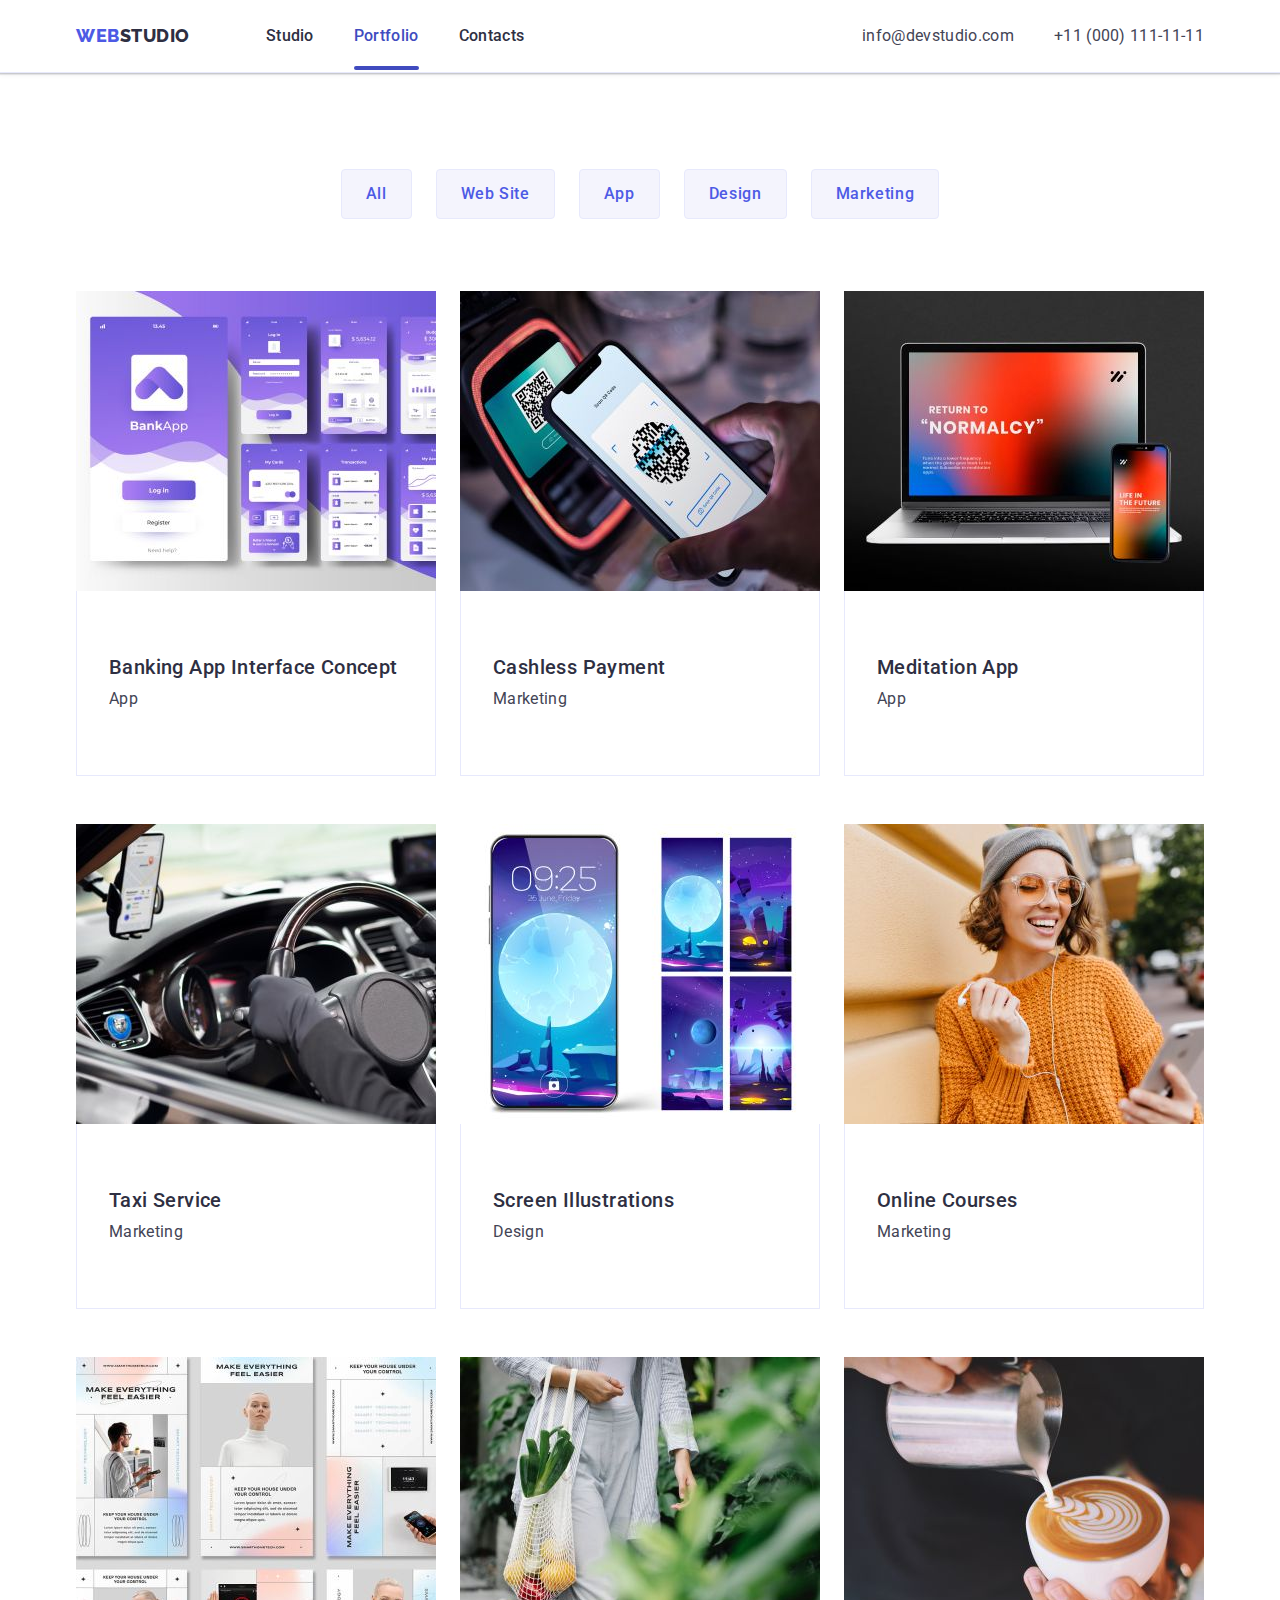
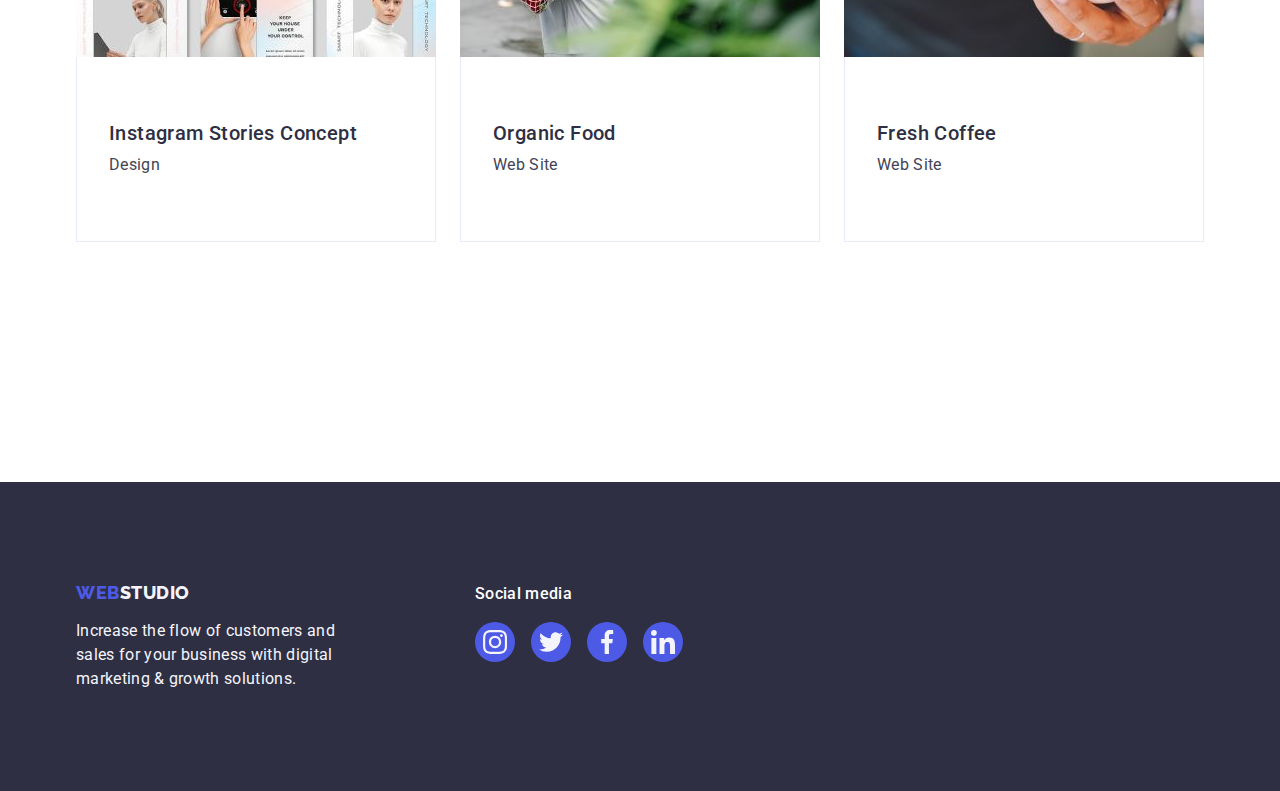
==== portfolio.html @ 9494ad34 "Initial commit" ====
<!DOCTYPE html>
<html lang="en">
  <head>
    <meta charset="UTF-8" />
    <meta http-equiv="X-UA-Compatible" content="IE=edge" />
    <meta name="viewport" content="width=device-width, initial-scale=1.0" />
    <link rel="preconnect" href="https://fonts.googleapis.com" />
    <link rel="preconnect" href="https://fonts.gstatic.com" crossorigin />
    <link
      href="https://fonts.googleapis.com/css2?family=Raleway:wght@800&family=Roboto:wght@400;500;700;900&display=swap"
      rel="stylesheet"
    />
    <link
      href="https://cdn.jsdelivr.net/npm/modern-normalize@2.0.0/modern-normalize.min.css"
      rel="stylesheet"
    />
    <link rel="stylesheet" href="./css/styles.css" />
    <title>Portfolio</title>
  </head>

  <body>
    <!--Header section-->
    <header class="header">
      <div class="header-container container">
        <nav class="nav">
          <a href="./index.html" class="logo link"
            >Web<span class="logo-color-header">Studio</span></a
          >
          <ul class="header-list list">
            <li><a href="./index.html" class="header-link link">Studio</a></li>
            <li><a href="./portfolio.html" class="header-link link active">Portfolio</a></li>
            <li><a href="" class="header-link link">Contacts</a></li>
          </ul>
        </nav>
        <address class="address-header">
          <ul class="address-list list">
            <li
              ><a href="mailto:info@devstudio.com" class="address-header-link link"
                >info@devstudio.com</a
              ></li
            >
            <li
              ><a href="tel:+110001111111" class="address-header-link link"
                >+11 (000) 111-11-11</a
              ></li
            >
          </ul>
        </address>
      </div>
    </header>
    <!--Main block-->
    <main>
      <section class="portfolio-section">
        <div class="container portfolio-container">
          <h1 class="visually-hidden">Title</h1>

          <ul class="list filter-list">
            <li class="filter-list-item"
              ><button type="button" class="button-filter">All</button></li
            >
            <li class="filter-list-item"
              ><button type="button" class="button-filter">Web Site</button></li
            >
            <li class="filter-list-item"
              ><button type="button" class="button-filter">App</button></li
            >
            <li class="filter-list-item"
              ><button type="button" class="button-filter">Design</button></li
            >
            <li class="filter-list-item"
              ><button type="button" class="button-filter">Marketing</button></li
            >
          </ul>
          <ul class="list portfolio-list">
            <li class="portfolio-item"
              ><a href="" class="link portfolio-link">
                <div class="img-card">
                  <img
                    src="./images/portfolio/banking_app_interface_concept.jpg"
                    alt="Banking App Interface Concept"
                    width="360"
                    height="300"
                  />
                  <p class="overlay-text"
                    >14 Stylish and User-Friendly App Design Concepts · Task Manager App · Calorie
                    Tracker App · Exotic Fruit Ecommerce App · Cloud Storage App</p
                  >
                </div>
                <div class="portfolio-info">
                  <h2 class="main-title portfolio-card-title">Banking App Interface Concept</h2>
                  <p class="main-text portfolio-main-text">App</p></div
                ></a
              >
            </li>
            <li class="portfolio-item">
              <a href="" class="link portfolio-link">
                <div class="img-card">
                  <img
                    src="./images/portfolio/cashless_payment.jpg"
                    alt="Cashless Payment"
                    width="360"
                    height="300"
                  /><p class="overlay-text"
                    >14 Stylish and User-Friendly App Design Concepts · Task Manager App · Calorie
                    Tracker App · Exotic Fruit Ecommerce App · Cloud Storage App</p
                  ></div
                >

                <div class="portfolio-info">
                  <h2 class="main-title portfolio-card-title">Cashless Payment</h2>
                  <p class="main-text portfolio-main-text">Marketing</p></div
                ></a
              >
            </li>
            <li class="portfolio-item"
              ><a href="" class="link portfolio-link">
                <div class="img-card">
                  <img
                    src="./images/portfolio/meditation_app.jpg"
                    alt="Meditation App"
                    width="360"
                    height="300"
                  />
                  <p class="overlay-text"
                    >14 Stylish and User-Friendly App Design Concepts · Task Manager App · Calorie
                    Tracker App · Exotic Fruit Ecommerce App · Cloud Storage App</p
                  >
                </div>
                <div class="portfolio-info">
                  <h2 class="main-title portfolio-card-title">Meditation App</h2>
                  <p class="main-text portfolio-main-text">App</p></div
                ></a
              >
            </li>
            <li class="portfolio-item"
              ><a href="" class="link portfolio-link">
                <div class="img-card">
                  <img
                    src="./images/portfolio/taxi_service.jpg"
                    alt="Taxi Service"
                    width="360"
                    height="300"
                  />
                  <p class="overlay-text"
                    >14 Stylish and User-Friendly App Design Concepts · Task Manager App · Calorie
                    Tracker App · Exotic Fruit Ecommerce App · Cloud Storage App</p
                  >
                </div>
                <div class="portfolio-info">
                  <h2 class="main-title portfolio-card-title">Taxi Service</h2>
                  <p class="main-text portfolio-main-text">Marketing</p></div
                ></a
              >
            </li>
            <li class="portfolio-item"
              ><a href="" class="link portfolio-link">
                <div class="img-card">
                  <img
                    src="./images/portfolio/screen_illustrations.jpg"
                    alt="Screen Illustrations"
                    width="360"
                    height="300"
                  />
                  <p class="overlay-text"
                    >14 Stylish and User-Friendly App Design Concepts · Task Manager App · Calorie
                    Tracker App · Exotic Fruit Ecommerce App · Cloud Storage App</p
                  >
                </div>
                <div class="portfolio-info">
                  <h2 class="main-title portfolio-card-title">Screen Illustrations</h2>
                  <p class="main-text portfolio-main-text">Design</p></div
                ></a
              >
            </li>
            <li class="portfolio-item"
              ><a href="" class="link portfolio-link">
                <div class="img-card">
                  <img
                    src="./images/portfolio/online_courses.jpg"
                    alt="Online Courses"
                    width="360"
                    height="300"
                  />
                  <p class="overlay-text"
                    >14 Stylish and User-Friendly App Design Concepts · Task Manager App · Calorie
                    Tracker App · Exotic Fruit Ecommerce App · Cloud Storage App</p
                  >
                </div>
                <div class="portfolio-info">
                  <h2 class="main-title portfolio-card-title">Online Courses</h2>
                  <p class="main-text portfolio-main-text">Marketing</p></div
                ></a
              >
            </li>
            <li class="portfolio-item"
              ><a href="" class="link portfolio-link">
                <div class="img-card">
                  <img
                    src="./images/portfolio/instagram_stories_concept.jpg"
                    alt="Instagram Stories Concept"
                    width="360"
                    height="300"
                  />
                  <p class="overlay-text"
                    >14 Stylish and User-Friendly App Design Concepts · Task Manager App · Calorie
                    Tracker App · Exotic Fruit Ecommerce App · Cloud Storage App</p
                  >
                </div>
                <div class="portfolio-info">
                  <h2 class="main-title portfolio-card-title">Instagram Stories Concept</h2>
                  <p class="main-text portfolio-main-text">Design</p></div
                ></a
              >
            </li>
            <li class="portfolio-item"
              ><a href="" class="link portfolio-link">
                <div class="img-card">
                  <img
                    src="./images/portfolio/organic_food.jpg"
                    alt="Organic Food"
                    width="360"
                    height="300"
                  />
                  <p class="overlay-text"
                    >14 Stylish and User-Friendly App Design Concepts · Task Manager App · Calorie
                    Tracker App · Exotic Fruit Ecommerce App · Cloud Storage App</p
                  >
                </div>
                <div class="portfolio-info">
                  <h2 class="main-title portfolio-card-title">Organic Food</h2>
                  <p class="main-text portfolio-main-text">Web Site</p></div
                ></a
              >
            </li>
            <li class="portfolio-item"
              ><a href="" class="link portfolio-link">
                <div class="img-card">
                  <img
                    src="./images/portfolio/fresh_coffee.jpg"
                    alt="Fresh Coffee"
                    width="360"
                    height="300"
                  />
                  <p class="overlay-text"
                    >14 Stylish and User-Friendly App Design Concepts · Task Manager App · Calorie
                    Tracker App · Exotic Fruit Ecommerce App · Cloud Storage App</p
                  >
                </div>
                <div class="portfolio-info">
                  <h2 class="main-title portfolio-card-title">Fresh Coffee</h2>
                  <p class="main-text portfolio-main-text">Web Site</p></div
                ></a
              >
            </li>
          </ul>
        </div>
      </section>
    </main>
    <!--Footer Section-->
    <footer class="footer">
      <div class="container footer-container">
        <div class="footer-main">
          <a href="./index.html" class="logo link footer-logo"
            >Web<span class="logo-color-footer">Studio</span></a
          >
          <p class="footer-text">
            Increase the flow of customers and sales for your business with digital marketing &
            growth solutions.
          </p>
        </div>

        <div class="footer-social container">
          <p class="social-media-title">Social media</p>
          <ul class="link social-link-footer">
            <li class="social-link-item-footer"
              ><a class="social-link" href=""
                ><svg class="social-icon" width="24" height="24">
                  <use href="./images/icons.svg#icon-instagram"></use></svg></a
            ></li>
            <li class="social-link-item-footer"
              ><a class="social-link" href=""
                ><svg class="social-icon" width="24" height="24">
                  <use href="./images/icons.svg#icon-twitter"></use></svg></a
            ></li>
            <li class="social-link-item-footer"
              ><a class="social-link" href=""
                ><svg class="social-icon" width="24" height="24">
                  <use href="./images/icons.svg#icon-facebook"></use></svg></a
            ></li>
            <li class="social-link-item-footer"
              ><a class="social-link" href=""
                ><svg class="social-icon" width="24" height="24">
                  <use href="./images/icons.svg#icon-linkedin"></use></svg></a
            ></li>
          </ul>
        </div>
      </div>
    </footer>
  </body>
</html>
---- css/styles.css ----
:root{
    --iris: #4D5AE5;
    --navy-blue: #2E2F42;
    --slate: #434455;
    --cloud: #F4F4FD;
    --ocean: #404BBF;
    --cornflover: #E7E9FC;
    --white: #FFFFFF;
    --main-font: 'Roboto', sans-serif;
    }
    body{
        font-family: var(--main-font);
        background-color: var(--white);
        color: var(--slate);
    }
/* Reset */
h1,
h2,
h3,
h4,
h5,
h6,
p {
    margin: 0;
}

img {
    display: block;
}

ul,
ol, .list {
    list-style: none;
    margin: 0;
    padding: 0;
}

a, .link {
    text-decoration: none;
    color: currentColor;
}

button {
    font-family: inherit;
    cursor: pointer;
}
.container{
    width: 1158px;
    margin-left: auto;
    margin-right: auto;
padding-left: 15px;
padding-right: 15px;

}
.visually-hidden {
    position: absolute;
    width: 1px;
    height: 1px;
    margin: -1px;
    border: 0;
    padding: 0;

    white-space: nowrap;
    clip-path: inset(100%);
    clip: rect(0 0 0 0);
    overflow: hidden;
}
    /**
      |============================
      | Header
      |============================
    */
    .header-container{
        display:flex;
        align-items: center;
        justify-content: space-between;

    }
.header {
    padding-bottom: 24px;
    padding-top: 24px;
    background-color: var(--white);
    border-bottom: 1px solid #E7E9FC;
    box-shadow: 0px 2px 1px rgba(46, 47, 66, 0.08),
        0px 1px 1px rgba(46, 47, 66, 0.16),
        0px 1px 6px rgba(46, 47, 66, 0.08);

}
.nav {
    font-family: var(--main-font);
    color: var(--navy-blue);
    display:flex;
    align-items: center;

}
.header-logo {
  font-family: 'Raleway', sans-serif;
font-weight: 800;
font-size: 18px;
line-height: 21px;
letter-spacing: 0.03em;
text-transform: uppercase;
color: var(--navy-blue);

}
.logo{
    margin-right: 76px;
}


.header-logo-color {
    color: var(--iris);
}

.header-list{
display: flex;
align-items: center;
gap: 40px;

}
.header-link {
    font-family: var(--main-font);
font-weight: 500;
font-size: 16px;
line-height: 24px;
letter-spacing: 0.02em;
color: var(--navy-blue);
padding: 24px 0;
transition: color 250ms cubic-bezier(0.4, 0, 0.2, 1);
position: relative;

}

.header-link:hover,
.header-link:focus {
    font-family: var(--main-font);
font-weight: 500;
font-size: 16px;
line-height: 24px;
letter-spacing: 0.02em;
color: var(--ocean);


}

.address-header {
    font-family: var(--main-font);
    color: var(--navy-blue);
    font-style: normal;
  
}
  .address-list {
    display: flex;
    align-items: center;
    gap: 40px;
  }
.address-header-link {
    font-family: var(--main-font);
font-weight: 400;
font-size: 16px;
line-height: 24px;
letter-spacing: 0.02em;
color: var(--slate);
transition: color 250ms cubic-bezier(0.4, 0, 0.2, 1);

}
.address-header-link:hover,
.address-header-link:focus{
        font-family: var(--main-font);
font-weight: 400;
font-size: 16px;
line-height: 24px;
letter-spacing: 0.02em;
color: var(--ocean);
}
.header-link.active::after{
content: '';
    display: block;
        width: 100%;
        height: 4px;
        background-color: var(--ocean);
        border-radius: 2px;
        position: absolute;
        bottom: -1px;
}
.active{
color: var(--ocean);
}
/**
  |============================
  | Hero section
  |============================
*/
.hero-container{
    display: flex;
    flex-direction: column;
    align-items: center;
   
}
.hero-section {
    background-color: var(--navy-blue);
    padding-top: 188px;
    padding-bottom: 292px;
    padding: 188px 0;
    background-image:linear-gradient(rgba(46, 47, 66, 0.70),rgba(46, 47, 66, 0.70)), url(../images/main_page_1/hero/bg.jpg);
        background-repeat: no-repeat;
      background-position: center ;
      background-size: cover;
      max-width: 1440px;
      margin: 0 auto;

}
.hero-title {
font-weight: 700;
font-size: 56px;
line-height: 1.07;
letter-spacing: 0.02em;
color: var(--white);
text-align: center;
width: 496px;
margin-bottom: 48px;
max-width: 496px;
}
.button-hero {
background-color: var(--iris);
font-family: var(--main-font);
font-weight: 500;
font-size: 16px;
line-height: 24px;
letter-spacing: 0.04em;
color: var(--white);
padding: 16px 32px;
border-radius: 4px;
box-shadow: 0px 4px 4px rgba(0, 0, 0, 0.15);
border: none;
min-width: 169px;
height: 56px;
transition: background-color 250ms cubic-bezier(0.4, 0, 0.2, 1);
}
.button-hero:hover,
.button-hero:focus{
background-color: var(--ocean);
}

/**
  |============================
  | Sections
  |============================
*/
.section-title {
    font-weight: 700;
    font-size: 36px;
    line-height: 1.11;
    letter-spacing: 0.02em;
    color: var(--navy-blue);
    text-transform: capitalize;
    text-align: center;
    margin-bottom: 72px;
}

.main-title {
    font-weight: 500;
    font-size: 20px;
    line-height: 1.2;
    letter-spacing: 0.02em;
    color: var(--navy-blue);
    margin-bottom: 8px;
}

.main-text {
    font-weight: 400;
    font-size: 16px;
    line-height: 24px;
    letter-spacing: 0.02em;
    color: var(--slate);
}
/**
  |============================
  | Features-section
  |============================
*/
.features-section {
padding: 120px 0;
}

.features-list {
    display: flex;
}

.feauters-items {
    margin-right: 24px;
    width: calc((100% - 72px) / 4);
    
}
.feauters-items:nth-child(4){
    margin-right: 0;

}
.thumb-feauters{
    display: flex;
        align-items: center;
        justify-content: center;
       background-color: var(--cloud);
       padding: 24px 0;
       margin-bottom: 8px;
       border-radius: 4px;
}
/**
  |============================
  | Wawd-section
  |============================
*/
.wawd-section {
    padding-top: 60px;
    padding-bottom: 120px;
}

.wawd-list {
    display: flex;
    margin-top: 72px;
    flex-wrap: wrap;
}

.wawd-list-item {
    margin-right: 24px;
    width: calc((100% - 24 * 2) / 3);
}

.wawd-list-item:nth-child(3n) {
    margin-right: 0;
}


/**
  |============================
  | Ot-section
  |============================
*/
.ot-section {
    background-color: var(--cloud);
    padding-top: 120px;
    padding-bottom: 120px;
    text-align: center;
}


.ot-list {
    display: flex;
    margin-top: 72px;
    flex-wrap: wrap;
}


.card{
    background-color: var(--white);
    box-shadow: 0px 1px 6px rgba(46, 47, 66, 0.08), 0px 1px 1px rgba(46, 47, 66, 0.16), 0px 2px 1px rgba(46, 47, 66, 0.08);
        border-radius: 0px 0px 4px 4px;
        width: calc((100% - 3 * 24) / 4);
        margin-right: 24px;
        box-shadow: 0px 2px 1px 0px rgba(46, 47, 66, 0.08), 0px 1px 1px 0px rgba(46, 47, 66, 0.16), 0px 1px 6px 0px rgba(46, 47, 66, 0.08);

    
}
.card:nth-child(4n){
    margin-right: 0;
}
.worker-info{
    padding: 32px 0;
}
.worker-name{
    text-align: center;
    margin-bottom: 8px;
}
.job title{
    text-align: center;
}

.social-link-team{
display: flex;
justify-content: center;
gap: 24px;
margin-top: 8px;
}
.social-link-ot{
    width: 100%;
    height: 100%;
    background-color: var(--iris);
    border-radius: 50%;
    display: flex;
    justify-content: center;
    align-items: center;
    transition: background-color 250ms cubic-bezier(0.4, 0, 0.2, 1);
}
.social-link-ot:hover,
.social-link-ot:focus{
    background-color:var(--ocean) ;
}

.social-link-item{
width: 40px;
height: 40px;

}

.social-icon{
    fill: var(--cloud);
    margin: auto auto;
}
/**
  |============================
  | Footer
  |============================
*/

.footer{
    background-color: var(--navy-blue);
    padding-top: 100px;
    padding-bottom: 100px;
}
.footer-text{
    font-family: var(--main-font);
        font-weight: 400;
        font-size: 16px;
        line-height: 24px;
        letter-spacing: 0.02em;
        color: var(--cloud);
        width: 264px;
}
.footer-logo{
    display: inline-block;
    margin-bottom: 16px;
}

.social-media-title {
    font-size: 16px;
    font-family: Roboto;
    font-weight: 500;
    line-height: 1.5;
    letter-spacing: 0.02em;
    color: var(--white);
    margin-bottom: 16px;
}

.footer-social {
    margin-left: 0;

}

.footer-main {
    margin-right: 120px;
}

.footer-container {
    display: flex;
    align-items: baseline;
}

.social-link-footer {
    display: flex;
    gap: 16px;
    
}

.social-link {
    width: 100%;
    height: 100%;
    display: flex;
    justify-content: center;
    align-items: center;
    background-color: var(--iris);
    border-radius: 50%;
    transition: background-color 250ms cubic-bezier(0.4, 0, 0.2, 1);
}
.social-link-item-footer{
    height: 40px;
    width: 40px;
}




.social-link:hover,
.social-link:focus {
    background-color: #31D0AA;
}
/**
  |============================
  | Logo
  |============================
*/
.logo {
    font-family: "Raleway", sans-serif;
    font-weight: 800;
    font-size: 18px;
    line-height: 1.17;
    letter-spacing: 0.03em;
    text-transform: uppercase;
    color: var(--iris);
}
.logo-color-footer {
    color: var(--cloud);
}
.logo-color-header {
    color: var(--navy-blue);
}

    /**
      |============================
      | Customers section
      |============================
    */
.customers-section {
    padding-top: 120px;
    padding-bottom: 120px;
}

.customers-list {
    display: flex;
    padding-bottom: 120px;
    gap: 24px;
    justify-content: center;
    align-items: center;
}

.customers-icon {
    transition: fill 250ms cubic-bezier(0.4, 0, 0.2, 1);
    fill: currentColor;
}

.customers-item {
    width: calc((100% - 120px) / 6);
    height: 88px;

}

.link-customers {
    width: 100%;
    height: 100%;
    border: 1px solid #8e8f99;
    border-radius: 4px;
    display: flex;
    justify-content: center;
    align-items: center;
    color: #8e8f99;
    transition: border-color 250ms cubic-bezier(0.4, 0, 0.2, 1),
        color 250ms cubic-bezier(0.4, 0, 0.2, 1);


}

.link-customers:hover,
.link-customers:focus {
    border-color: var(--ocean);
    color: var(--ocean);
}

/**
  |============================
  | Portfolio section
  |============================
*/
.portfolio-section {
    padding-top: 96px;
    padding-bottom: 120px;
}
/**
  |============================
  | Portfolio page
  |============================
*/
.customers-section {
    padding-top: 120px;
    padding-bottom: 120px;
}

.customers-list {
    display: flex;
    padding-bottom: 120px;
    gap: 24px;
    justify-content: center;
        align-items: center;
}

.customers-icon {
    transition: fill 250ms cubic-bezier(0.4, 0, 0.2, 1);
    fill: currentColor;
}

.customers-item {
    width: calc((100% - 120px) / 6);
    height: 88px;
    
}
.link-customers{
    width: 100%;
    height: 100%;
    border: 1px solid #8e8f99;
    border-radius: 4px;
    display: flex;
    justify-content: center;
    align-items: center;
    color: #8e8f99;  
    transition: border-color 250ms cubic-bezier(0.4, 0, 0.2, 1),
            color 250ms cubic-bezier(0.4, 0, 0.2, 1);
   
    
}

.link-customers:hover,
.link-customers:focus {
    border-color: var(--ocean);
    color: var(--ocean);
}
/**
  |============================
  | Portfolio section
  |============================
*/
.portfolio-section{
    padding-top: 96px;
    padding-bottom: 120px;
}
/**
  |============================
  | Filters buttons
  |============================
*/

.button-filter {
     font-family: var(--main-font);
     font-weight: 500;
    background-color: var(--cloud);
        font-size: 16px;
        line-height: 24px;
        letter-spacing: 0.04em;
        color: var(--iris);
        padding: 12px 24px;
        border: 1px solid #e7e9fc;
        border-radius: 4px;
        transition: color 250ms cubic-bezier(0.4, 0, 0.2, 1),
            background-color 250ms cubic-bezier(0.4, 0, 0.2, 1),
            border-color 250ms cubic-bezier(0.4, 0, 0.2, 1),
            box-shadow 250ms cubic-bezier(0.4, 0, 0.2, 1);
      
}

.button-filter:hover,
.button-filter:focus{
    background-color: var(--ocean);
    color: var(--white);
    border: 1px solid transparent;
    box-shadow: 0px 2px 2px 0px rgba(0, 0, 0, 0.12), 0px 2px 1px 0px rgba(0, 0, 0, 0.08), 0px 3px 1px 0px rgba(0, 0, 0, 0.10);
    }

    .filter-list{
       display: flex;
       gap: 24px;
    display: flex;
        margin-bottom: 72px;
        justify-content: center;
    }
/**
  |============================
  | Portfolio cards
  |============================
*/
.portfolio-list{
    display: flex;
    flex-wrap: wrap;
    padding-bottom: 120px;
    align-items: baseline;
    row-gap: 48px;

}
.img-card{
position: relative;
overflow: hidden;
}
.portfolio-link{
    display: block;
transition: box-shadow 250ms cubic-bezier(0.4, 0, 0.2, 1);
}
.portfolio-link:hover,
.portfolio-link:focus{
    box-shadow: 0px 1px 6px rgba(46, 47, 66, 0.08), 0px 1px 1px rgba(46, 47, 66, 0.16), 0px 2px 1px rgba(46, 47, 66, 0.08);
}
.portfolio-link.portfolio-main-text:hover,
.portfolio-link.portfolio-main-text:focus{
transform: translateY(0%);
}
.portfolio-item {
    width: calc((100% - 48px) / 3);
    margin-right: 24px;
}

.portfolio-item:nth-child(3n){
    margin-right: 0;
    
}

.portfolio-card-title{
   padding-top: 32px;
   padding-left: 16px;
   margin-bottom: 8px;
}
.portfolio-main-text{
    padding-left: 16px;
    padding-bottom: 32px;
}
.portfolio-info{
    padding: 32px 16px;
    border: 1px solid #E7E9FC;
    border-top: none;
}

.portfolio-item:hover .overlay-text{
transform: translateY(0);
}

.overlay-text{
    position: absolute;
    top: 0;
font-size: 16px;
line-height: 1.5;
letter-spacing: 0.02em;
color: var(--cloud);
padding: 40px 32px;
background-color: var(--iris);
height: 100%;
width: 100%;
transform: translateY(100%);
transition: transform 250ms cubic-bezier(0.4, 0, 0.2, 1);
}

/**
  |============================
  | Modal window
  |============================
*/

.backdrop {
    position: fixed;
    top: 0;
    left: 0;
    width: 100%;
    height: 100%;
    background-color: rgba(46, 47, 66, 0.40);
    transition: opacity 250ms cubic-bezier(0.4, 0, 0.2, 1), visibility 250ms cubic-bezier(0.4, 0, 0.2, 1);
}

.modal {
    position: absolute;
    width: 408px;
        height: 584px;
        border-radius: 4px;
        background: var(--dairy, #FCFCFC);
        box-shadow: 0px 2px 1px 0px rgba(0, 0, 0, 0.20), 
            0px 1px 3px 0px rgba(0, 0, 0, 0.12),
             0px 1px 1px 0px rgba(0, 0, 0, 0.14);
             top: 50%;
             left: 50%;
             transform: translateX(-50%) translateY(-50%);
            min-height: 584px;
            transition: transform 250ms cubic-bezier(0.4, 0, 0.2, 1);
             
}

.modal-icon {
    fill:var(--navy-blue);
    transition: fill 250ms cubic-bezier(0.4, 0, 0.2, 1);
}


.modal-btn{
    position: absolute;
    top: 24px;
    right: 24px;
    width: 24px;
    height: 24px;
    background: var(--cornflover);
    border-radius: 50%;
        border: 1px solid rgba(0, 0, 0, 0.10);
        padding: 0;
        display: flex;
        justify-content: center;
        align-items: center;
        transition: background-color 250ms cubic-bezier(0.4, 0, 0.2, 1), border 250ms cubic-bezier(0.4, 0, 0.2, 1);

}
.backdrop.is-hidden{
    opacity: 0;
    pointer-events: none;
    visibility: hidden;
}
.modal-btn:hover,
.modal-btn:focus{
    background-color: var(--ocean);
    border: none;
}

.modal-btn:hover .modal-icon,
.modal-btn:focus .modal-icon{
    fill: #ffffff;
}
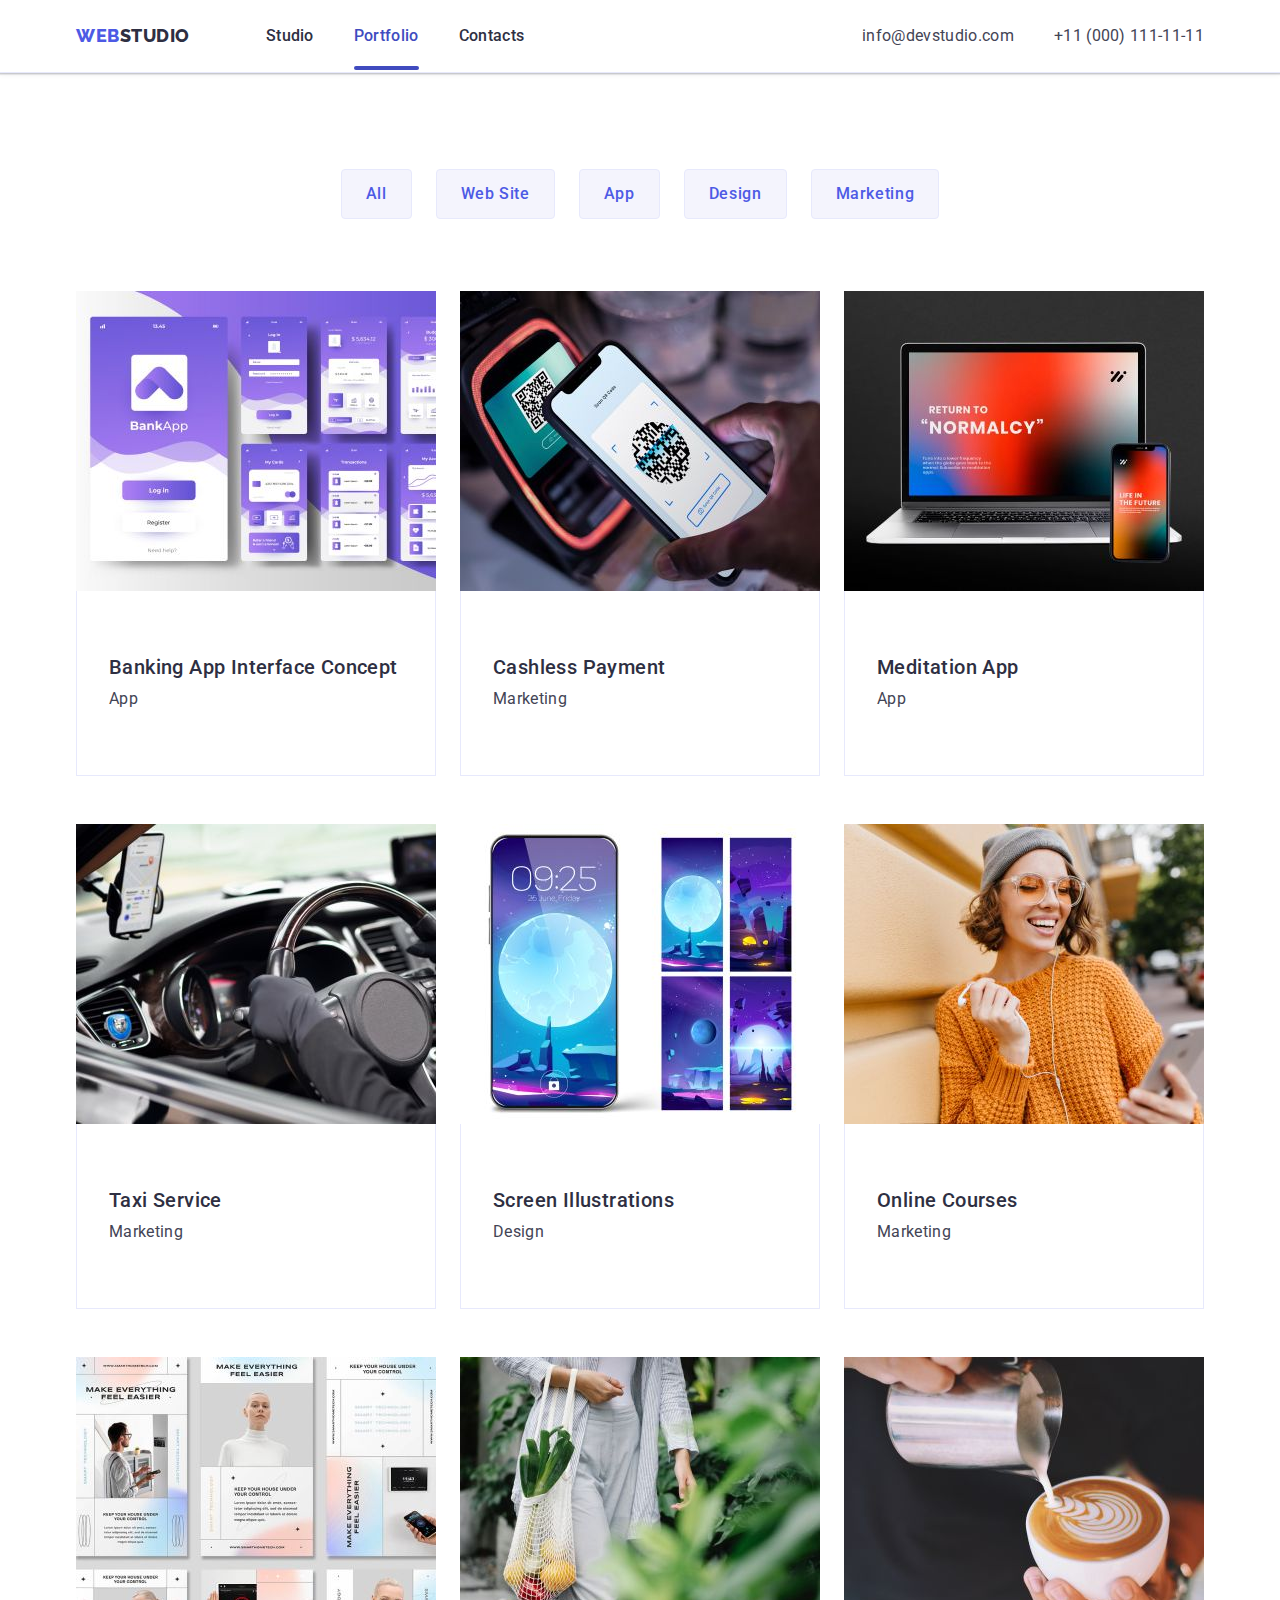
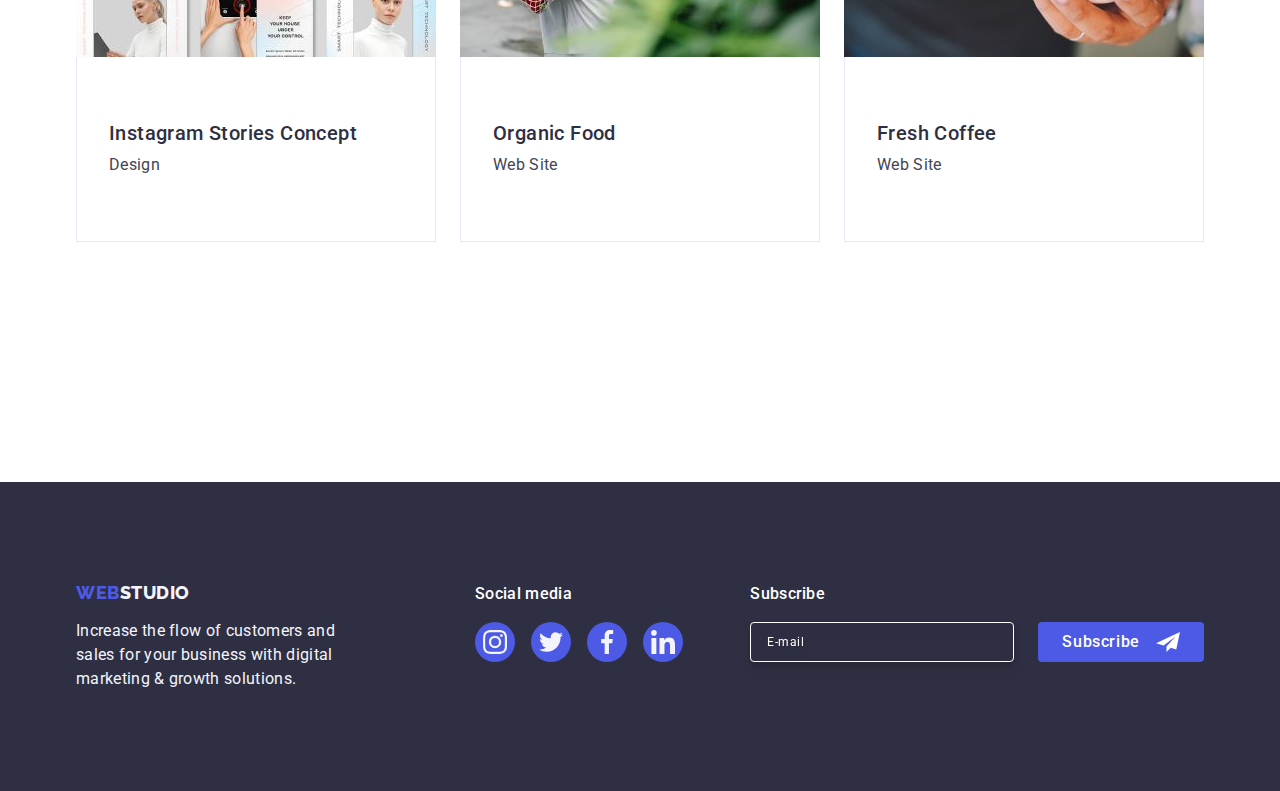
==== commit c3a97490: "footer form edit" ====
--- a/portfolio.html
+++ b/portfolio.html
@@ -294,6 +294,25 @@
             ></li>
           </ul>
         </div>
+        <div class="footer-form">
+          <p class="form-footer-title">Subscribe</p>
+          <form class="subscribe-form" name="subscribe_form">
+            <label class="subscribe-form-label">
+              <input
+                class="subscribe-form-input"
+                type="email"
+                name="subscribe-form-email"
+                placeholder="E-mail"
+              />
+            </label>
+            <button class="footer-btn" type="submit">
+              Subscribe
+              <svg class="footer-btn-icon" width="24" height="24">
+                <use href="./images/icons.svg#icon-send"></use>
+              </svg>
+            </button>
+          </form>
+        </div>
       </div>
     </footer>
   </body>
--- a/css/styles.css
+++ b/css/styles.css
@@ -458,7 +458,6 @@
 .social-link-footer {
     display: flex;
     gap: 16px;
-    
 }
 
 .social-link {
@@ -751,7 +750,7 @@
 .modal {
     position: absolute;
     width: 408px;
-        height: 584px;
+        
         border-radius: 4px;
         background: var(--dairy, #FCFCFC);
         box-shadow: 0px 2px 1px 0px rgba(0, 0, 0, 0.20), 
@@ -762,6 +761,8 @@
              transform: translateX(-50%) translateY(-50%);
             min-height: 584px;
             transition: transform 250ms cubic-bezier(0.4, 0, 0.2, 1);
+            padding-left: 24px;
+            padding-right: 24px;
              
 }
 
@@ -801,4 +802,200 @@
 .modal-btn:hover .modal-icon,
 .modal-btn:focus .modal-icon{
     fill: #ffffff;
+}
+
+.modal-form{
+
+}
+.form-title{
+display: block;
+    font-size: 16px;
+    font-weight: 500;
+        line-height: 1.5;
+        letter-spacing: 0.32px;
+        text-align: center;
+        margin-top: 72px;
+        margin-bottom: 16px;
+        color: var(--navy-blue);
+}
+.input-form{
+width: 100%;
+height: 40px;
+border-radius: 4px;
+border: 1px solid rgba(46, 47, 66, 0.40);
+outline: transparent;
+transition: border-color 250ms cubic-bezier(0.4, 0, 0.2, 1);
+font-size: 18px;
+padding: 11px 38px;
+}
+
+.input-form:focus{
+    border-color: var(--iris);
+    
+}
+
+.input-title{
+    display: block;
+font-size: 12px;
+    font-weight: 400;
+    line-height: 1.17;
+    letter-spacing: 0.48px;
+    color: #8E8F99;
+    margin-bottom: 4px;
+}
+.modal-form-field{
+display: block;
+margin-bottom: 16px;
+position: relative;
+}
+
+.input-comments{
+    height: 120px;
+}
+.modal-form-icon{
+    fill: var(--navy-blue);
+    position: absolute;
+   left: 16px;
+   bottom: 8px;
+   transition: fill 250ms cubic-bezier(0.4, 0, 0.2, 1);
+}
+
+.input-form:focus+.modal-form-icon{
+    fill: var(--iris);
+}
+
+.modal-form-comment{
+    width: 100%;
+    height: 138px;
+    padding: 8px 16px;
+    resize: none;
+    border-radius: 4px;
+    border: 1px solid rgba(46, 47, 66, 0.40);
+        color:rgba(46, 47, 66, 0.40);
+font-size: 12px;
+font-weight: 400;
+line-height: 1.17;
+letter-spacing: 0.48px;
+outline: transparent;
+transition: border-color 250ms cubic-bezier(0.4, 0, 0.2, 1);
+}
+.modal-form-comment::placeholder{
+    color: currentColor;
+}
+.modal-form-comment:focus{
+     border-color: var(--iris);
+}
+
+.modal-form-agreement {
+    display: flex;
+    align-items: center;
+    margin-bottom: 24px;
+    gap: 8px;
+}
+
+.modal-form-agreement-desc {
+    color: #8E8F99;
+font-size: 12px;
+font-weight: 400;
+line-height: 1.17;
+letter-spacing: 0.48px;
+user-select: none;
+}
+.modal-form-link {
+    color: var(--iris);
+font-size: 12px;
+line-height: 1.17;
+letter-spacing: 0.48px;
+text-decoration: underline;
+text-transform:capitalize;
+}
+.modal-form-custom-checkbox{
+    display: flex;
+    align-items: center;
+    justify-content: center;
+    width: 16px;
+    height: 16px;
+    border-radius: 2px;
+border: 1px solid rgba(46, 47, 66, 0.40);
+}
+.modal-form-checkbox-icon{
+opacity: 0;
+transition: opacity 250ms cubic-bezier(0.4, 0, 0.2, 1);;
+}
+.modal-form-checkbox:checked+.modal-form-custom-checkbox>.modal-form-checkbox-icon{
+    opacity: 1;
+}
+.btn-form{
+    display: flex;
+    justify-content: center;
+    align-items: center;
+    margin-bottom: 24px;
+}
+
+/**
+  |============================
+  | Footer form
+  |============================
+*/
+
+.subscribe-form {
+    display: flex;
+    gap: 24px;
+    align-items: center;
+}
+.subscribe-form-label {
+
+}
+.subscribe-form-input {
+    outline: none;
+    width: 264px;
+    height: 40px;
+    border-radius: 4px;
+border: 1px solid var(--white);
+box-shadow: 0px 4px 4px 0px rgba(0, 0, 0, 0.15);
+padding: 8px 16px;
+background-color: transparent;
+font-size: 12px;
+ line-height: 1.5;
+ letter-spacing: 0.04em;
+ filter: drop-shadow(0px 4px 4px rgba(0, 0, 0, 0.15));
+color: #ffffff;
+
+}
+.subscribe-form-input::placeholder{
+    color: #ffffff;;
+font-size: 12px;
+line-height: 2;
+letter-spacing: 0.48px;
+}
+.form-footer-title{
+    color: var(--white);
+font-size: 16px;
+font-weight: 500;
+line-height: 1.5;
+letter-spacing: 0.32px;
+margin-bottom: 16px;
+}
+.footer-form{
+    
+}
+.footer-btn {
+    display: inline-flex;
+padding: 8px 24px;
+justify-content: center;
+align-items: center;
+border-radius: 4px;
+background: var(--iris);
+border: none;
+color: var(--white, #FFF);
+text-align: center;
+font-size: 16px;
+font-weight: 500;
+line-height: 1.5;
+letter-spacing: 0.64px;
+min-width: 165px;
+}
+.footer-btn-icon {
+   fill: var(--white);
+    margin-left: 16px;
 }